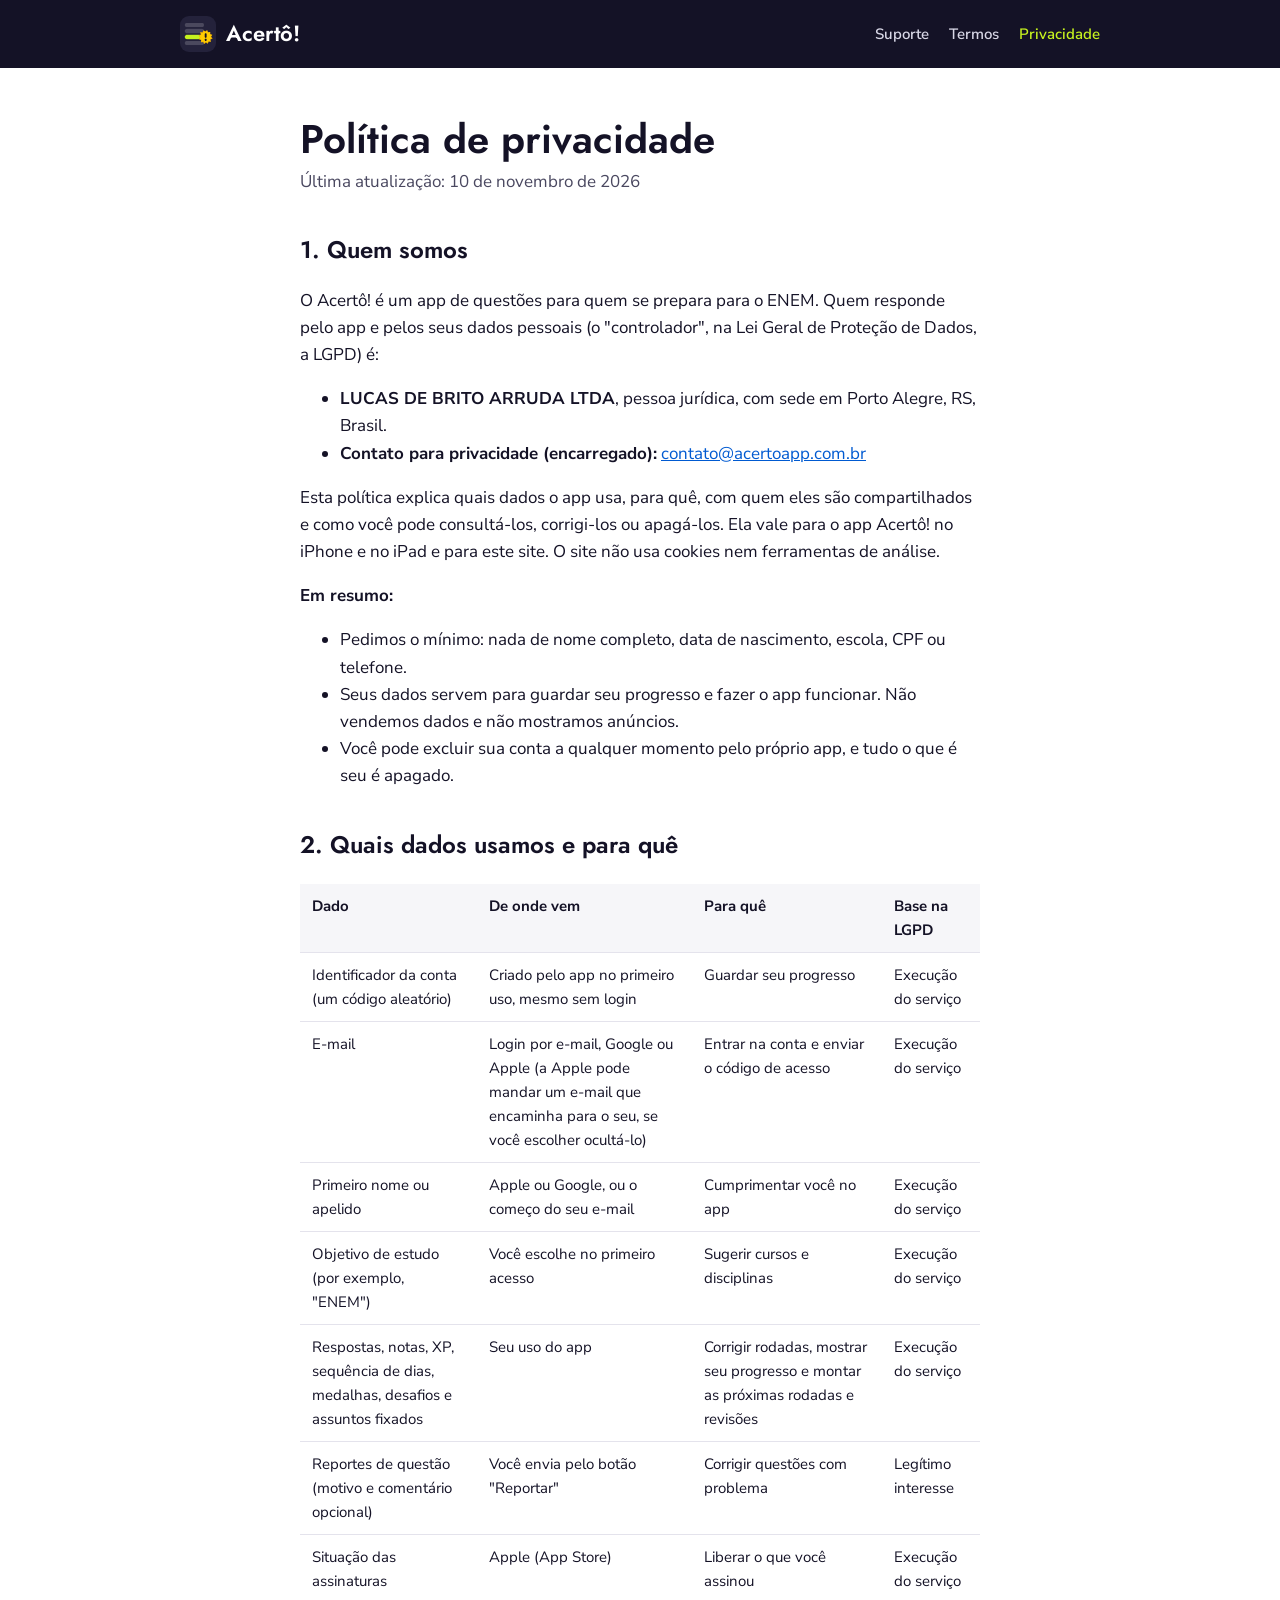
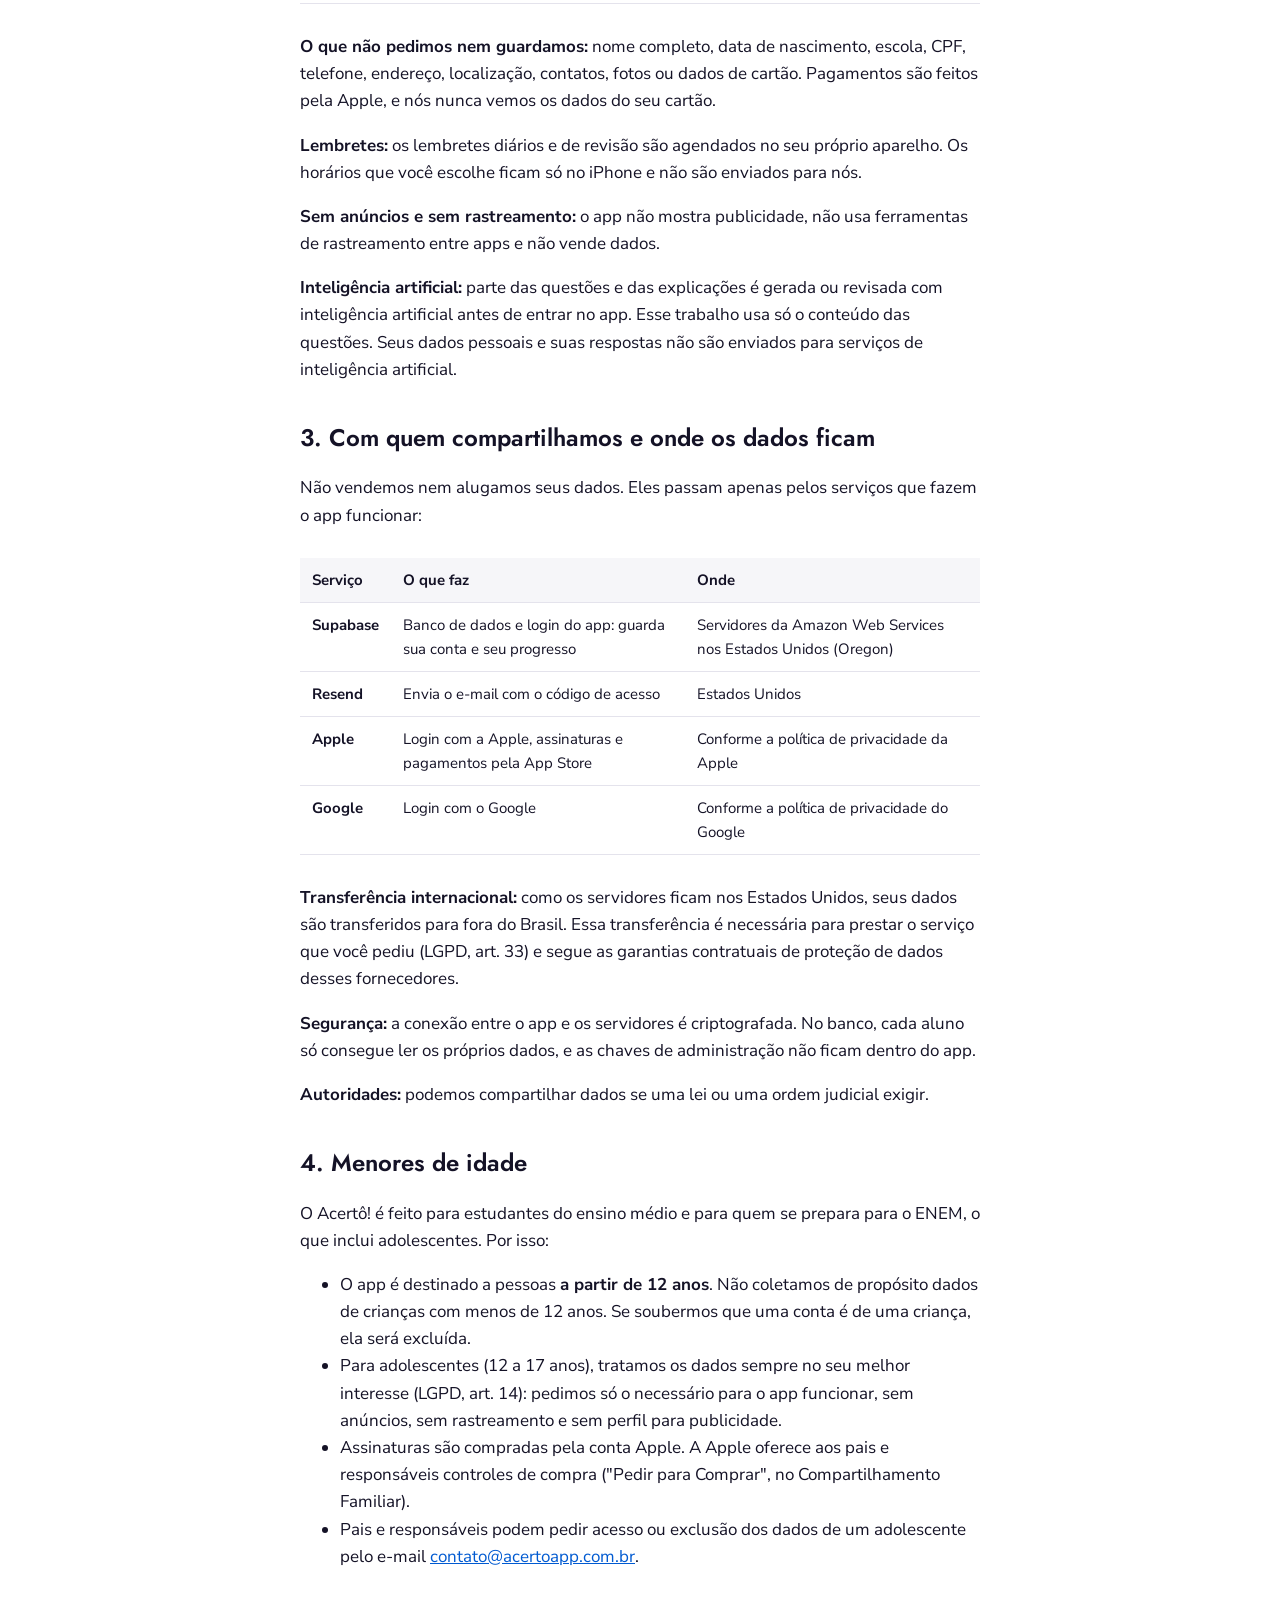
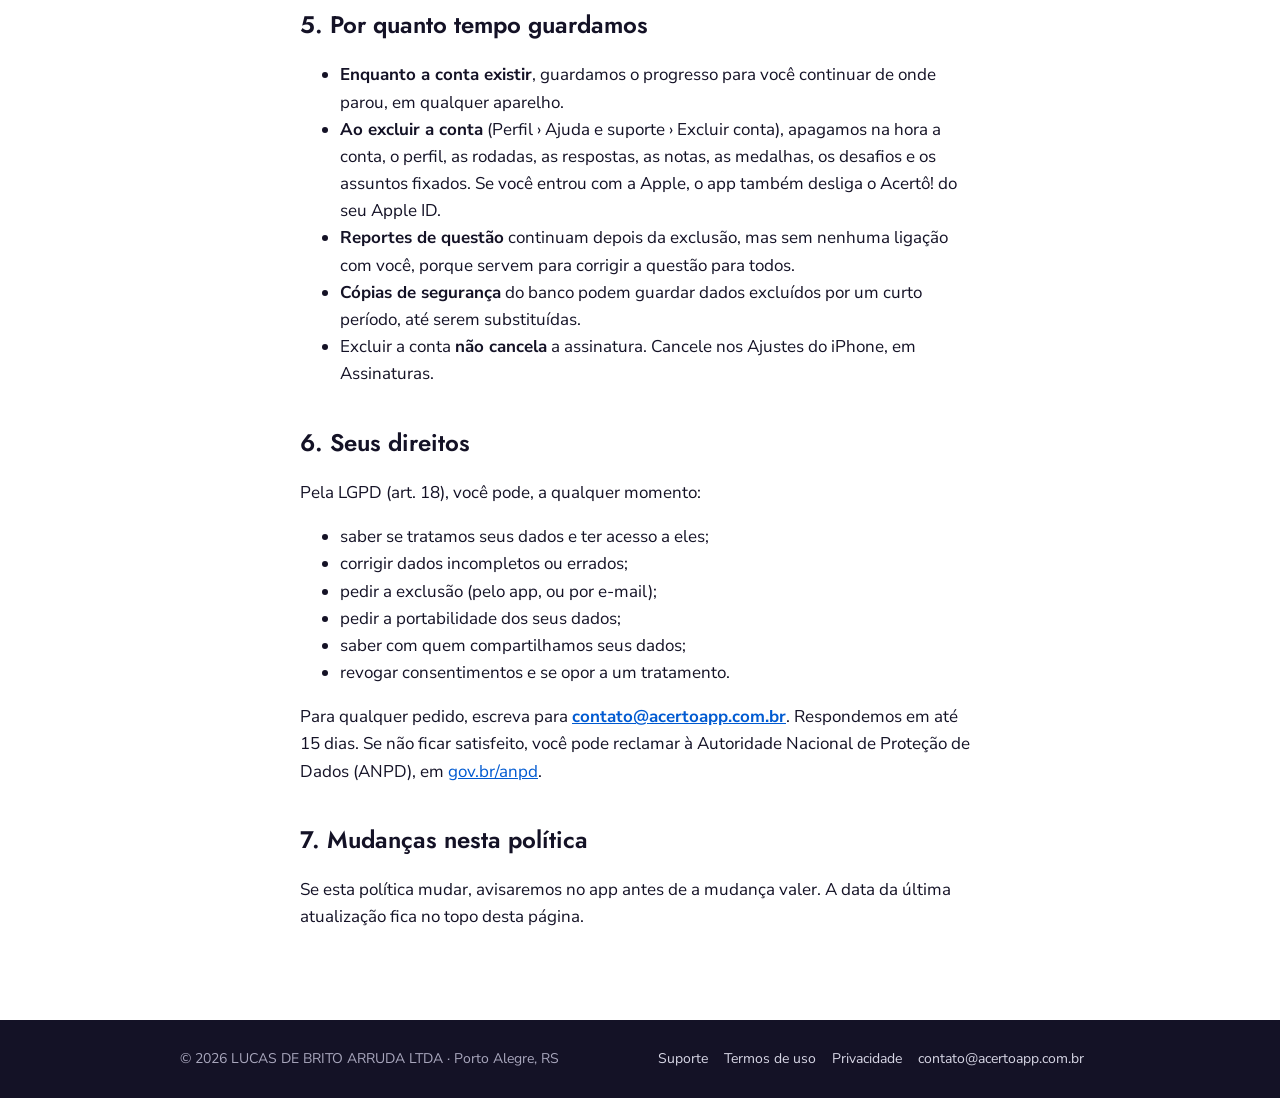
==== privacidade/index.html @ 9a689e61 "Site acertoapp.com.br" ====
<!DOCTYPE html>
<html lang="pt-BR">
<head>
<meta charset="utf-8">
<meta name="viewport" content="width=device-width, initial-scale=1">
<title>Política de privacidade · Acertô!</title>
<meta name="description" content="Como o app Acertô! usa e protege seus dados.">
<link rel="icon" type="image/png" href="/img/favicon.png">
<link rel="apple-touch-icon" href="/img/apple-touch-icon.png">
<link rel="preconnect" href="https://fonts.googleapis.com"><link rel="preconnect" href="https://fonts.gstatic.com" crossorigin><link href="https://fonts.googleapis.com/css2?family=Jost:wght@500;600&family=Nunito+Sans:wght@400;600;800&display=swap" rel="stylesheet">
<link rel="stylesheet" href="/estilo.css">
</head>
<body>
<header class="topo"><div class="wrap">
<a class="marca" href="/"><img src="/img/icone.png" alt=""><span>Acertô!</span></a>
<nav class="menu"><a href="/suporte/">Suporte</a><a href="/termos/">Termos</a><a href="/privacidade/" aria-current="page">Privacidade</a></nav>
</div></header>
<main>
<section class="pagina"><div class="wrap texto">
<h1>Política de privacidade</h1>
<p class="data">Última atualização: 10 de novembro de 2026</p>
<h2>1. Quem somos</h2>
<p>O Acertô! é um app de questões para quem se prepara para o ENEM. Quem responde pelo app e pelos seus dados pessoais (o "controlador", na Lei Geral de Proteção de Dados, a LGPD) é:</p>
<ul>
<li><strong>LUCAS DE BRITO ARRUDA LTDA</strong>, pessoa jurídica, com sede em Porto Alegre, RS, Brasil.</li>
<li><strong>Contato para privacidade (encarregado):</strong> <a href="mailto:contato@acertoapp.com.br">contato@acertoapp.com.br</a></li>
</ul>
<p>Esta política explica quais dados o app usa, para quê, com quem eles são compartilhados e como você pode consultá-los, corrigi-los ou apagá-los. Ela vale para o app Acertô! no iPhone e no iPad e para este site. O site não usa cookies nem ferramentas de análise.</p>
<p><strong>Em resumo:</strong></p>
<ul>
<li>Pedimos o mínimo: nada de nome completo, data de nascimento, escola, CPF ou telefone.</li>
<li>Seus dados servem para guardar seu progresso e fazer o app funcionar. Não vendemos dados e não mostramos anúncios.</li>
<li>Você pode excluir sua conta a qualquer momento pelo próprio app, e tudo o que é seu é apagado.</li>
</ul>
<h2>2. Quais dados usamos e para quê</h2>
<div class="tabela"><table>
<thead>
<tr>
<th>Dado</th>
<th>De onde vem</th>
<th>Para quê</th>
<th>Base na LGPD</th>
</tr>
</thead>
<tbody>
<tr>
<td>Identificador da conta (um código aleatório)</td>
<td>Criado pelo app no primeiro uso, mesmo sem login</td>
<td>Guardar seu progresso</td>
<td>Execução do serviço</td>
</tr>
<tr>
<td>E-mail</td>
<td>Login por e-mail, Google ou Apple (a Apple pode mandar um e-mail que encaminha para o seu, se você escolher ocultá-lo)</td>
<td>Entrar na conta e enviar o código de acesso</td>
<td>Execução do serviço</td>
</tr>
<tr>
<td>Primeiro nome ou apelido</td>
<td>Apple ou Google, ou o começo do seu e-mail</td>
<td>Cumprimentar você no app</td>
<td>Execução do serviço</td>
</tr>
<tr>
<td>Objetivo de estudo (por exemplo, "ENEM")</td>
<td>Você escolhe no primeiro acesso</td>
<td>Sugerir cursos e disciplinas</td>
<td>Execução do serviço</td>
</tr>
<tr>
<td>Respostas, notas, XP, sequência de dias, medalhas, desafios e assuntos fixados</td>
<td>Seu uso do app</td>
<td>Corrigir rodadas, mostrar seu progresso e montar as próximas rodadas e revisões</td>
<td>Execução do serviço</td>
</tr>
<tr>
<td>Reportes de questão (motivo e comentário opcional)</td>
<td>Você envia pelo botão "Reportar"</td>
<td>Corrigir questões com problema</td>
<td>Legítimo interesse</td>
</tr>
<tr>
<td>Situação das assinaturas</td>
<td>Apple (App Store)</td>
<td>Liberar o que você assinou</td>
<td>Execução do serviço</td>
</tr>
</tbody>
</table></div>
<p><strong>O que não pedimos nem guardamos:</strong> nome completo, data de nascimento, escola, CPF, telefone, endereço, localização, contatos, fotos ou dados de cartão. Pagamentos são feitos pela Apple, e nós nunca vemos os dados do seu cartão.</p>
<p><strong>Lembretes:</strong> os lembretes diários e de revisão são agendados no seu próprio aparelho. Os horários que você escolhe ficam só no iPhone e não são enviados para nós.</p>
<p><strong>Sem anúncios e sem rastreamento:</strong> o app não mostra publicidade, não usa ferramentas de rastreamento entre apps e não vende dados.</p>
<p><strong>Inteligência artificial:</strong> parte das questões e das explicações é gerada ou revisada com inteligência artificial antes de entrar no app. Esse trabalho usa só o conteúdo das questões. Seus dados pessoais e suas respostas não são enviados para serviços de inteligência artificial.</p>
<h2>3. Com quem compartilhamos e onde os dados ficam</h2>
<p>Não vendemos nem alugamos seus dados. Eles passam apenas pelos serviços que fazem o app funcionar:</p>
<div class="tabela"><table>
<thead>
<tr>
<th>Serviço</th>
<th>O que faz</th>
<th>Onde</th>
</tr>
</thead>
<tbody>
<tr>
<td><strong>Supabase</strong></td>
<td>Banco de dados e login do app: guarda sua conta e seu progresso</td>
<td>Servidores da Amazon Web Services nos Estados Unidos (Oregon)</td>
</tr>
<tr>
<td><strong>Resend</strong></td>
<td>Envia o e-mail com o código de acesso</td>
<td>Estados Unidos</td>
</tr>
<tr>
<td><strong>Apple</strong></td>
<td>Login com a Apple, assinaturas e pagamentos pela App Store</td>
<td>Conforme a política de privacidade da Apple</td>
</tr>
<tr>
<td><strong>Google</strong></td>
<td>Login com o Google</td>
<td>Conforme a política de privacidade do Google</td>
</tr>
</tbody>
</table></div>
<p><strong>Transferência internacional:</strong> como os servidores ficam nos Estados Unidos, seus dados são transferidos para fora do Brasil. Essa transferência é necessária para prestar o serviço que você pediu (LGPD, art. 33) e segue as garantias contratuais de proteção de dados desses fornecedores.</p>
<p><strong>Segurança:</strong> a conexão entre o app e os servidores é criptografada. No banco, cada aluno só consegue ler os próprios dados, e as chaves de administração não ficam dentro do app.</p>
<p><strong>Autoridades:</strong> podemos compartilhar dados se uma lei ou uma ordem judicial exigir.</p>
<h2>4. Menores de idade</h2>
<p>O Acertô! é feito para estudantes do ensino médio e para quem se prepara para o ENEM, o que inclui adolescentes. Por isso:</p>
<ul>
<li>O app é destinado a pessoas <strong>a partir de 12 anos</strong>. Não coletamos de propósito dados de crianças com menos de 12 anos. Se soubermos que uma conta é de uma criança, ela será excluída.</li>
<li>Para adolescentes (12 a 17 anos), tratamos os dados sempre no seu melhor interesse (LGPD, art. 14): pedimos só o necessário para o app funcionar, sem anúncios, sem rastreamento e sem perfil para publicidade.</li>
<li>Assinaturas são compradas pela conta Apple. A Apple oferece aos pais e responsáveis controles de compra ("Pedir para Comprar", no Compartilhamento Familiar).</li>
<li>Pais e responsáveis podem pedir acesso ou exclusão dos dados de um adolescente pelo e-mail <a href="mailto:contato@acertoapp.com.br">contato@acertoapp.com.br</a>.</li>
</ul>
<h2>5. Por quanto tempo guardamos</h2>
<ul>
<li><strong>Enquanto a conta existir</strong>, guardamos o progresso para você continuar de onde parou, em qualquer aparelho.</li>
<li><strong>Ao excluir a conta</strong> (Perfil › Ajuda e suporte › Excluir conta), apagamos na hora a conta, o perfil, as rodadas, as respostas, as notas, as medalhas, os desafios e os assuntos fixados. Se você entrou com a Apple, o app também desliga o Acertô! do seu Apple ID.</li>
<li><strong>Reportes de questão</strong> continuam depois da exclusão, mas sem nenhuma ligação com você, porque servem para corrigir a questão para todos.</li>
<li><strong>Cópias de segurança</strong> do banco podem guardar dados excluídos por um curto período, até serem substituídas.</li>
<li>Excluir a conta <strong>não cancela</strong> a assinatura. Cancele nos Ajustes do iPhone, em Assinaturas.</li>
</ul>
<h2>6. Seus direitos</h2>
<p>Pela LGPD (art. 18), você pode, a qualquer momento:</p>
<ul>
<li>saber se tratamos seus dados e ter acesso a eles;</li>
<li>corrigir dados incompletos ou errados;</li>
<li>pedir a exclusão (pelo app, ou por e-mail);</li>
<li>pedir a portabilidade dos seus dados;</li>
<li>saber com quem compartilhamos seus dados;</li>
<li>revogar consentimentos e se opor a um tratamento.</li>
</ul>
<p>Para qualquer pedido, escreva para <strong><a href="mailto:contato@acertoapp.com.br">contato@acertoapp.com.br</a></strong>. Respondemos em até 15 dias. Se não ficar satisfeito, você pode reclamar à Autoridade Nacional de Proteção de Dados (ANPD), em <a href="https://www.gov.br/anpd">gov.br/anpd</a>.</p>
<h2>7. Mudanças nesta política</h2>
<p>Se esta política mudar, avisaremos no app antes de a mudança valer. A data da última atualização fica no topo desta página.</p>
</div></section>
</main>
<footer class="rodape"><div class="wrap">
<div>© 2026 LUCAS DE BRITO ARRUDA LTDA · Porto Alegre, RS</div>
<div><a href="/suporte/">Suporte</a><a href="/termos/">Termos de uso</a><a href="/privacidade/">Privacidade</a><a href="mailto:contato@acertoapp.com.br">contato@acertoapp.com.br</a></div>
</div></footer>
</body>
</html>
---- estilo.css ----
:root {
  --navy: #141226;
  --navy-2: #24223d;
  --blue: #005ad1;
  --lime: #c6f21f;
  --yellow: #ffc700;
  --ink: #141226;
  --ink-2: #4a4860;
  --line: #e4e3ec;
  --bg: #ffffff;
  --bg-2: #f6f6f9;
  --display: "Jost", "Futura", system-ui, sans-serif;
  --body: "Nunito Sans", system-ui, -apple-system, sans-serif;
}

* { box-sizing: border-box; }
html { -webkit-text-size-adjust: 100%; }
body {
  margin: 0;
  font-family: var(--body);
  font-size: 17px;
  line-height: 1.6;
  color: var(--ink);
  background: var(--bg);
}
a { color: var(--blue); }
img { max-width: 100%; display: block; }

.wrap { max-width: 960px; margin: 0 auto; padding: 0 20px; }
.texto { max-width: 720px; }

/* Topo */
.topo { background: var(--navy); color: #fff; }
.topo .wrap { display: flex; align-items: center; justify-content: space-between; gap: 16px; height: 68px; }
.marca { display: flex; align-items: center; gap: 10px; color: #fff; text-decoration: none; font-family: var(--display); font-weight: 600; font-size: 22px; }
.marca img { width: 36px; height: 36px; border-radius: 9px; }
.menu { display: flex; gap: 20px; }
.menu a { color: #d8d7e6; text-decoration: none; font-weight: 600; font-size: 15px; }
.menu a:hover, .menu a[aria-current] { color: var(--lime); }

/* Capa */
.capa { background: var(--navy); color: #fff; padding: 56px 0 72px; }
.capa .wrap { display: grid; grid-template-columns: 1.3fr 1fr; gap: 40px; align-items: center; }
.capa h1 { font-family: var(--display); font-weight: 600; font-size: 52px; line-height: 1.08; margin: 0 0 18px; letter-spacing: -0.5px; }
.capa h1 em { font-style: normal; color: var(--lime); }
.capa p { color: #d8d7e6; font-size: 19px; margin: 0 0 28px; }
.capa .icone { width: 100%; max-width: 300px; justify-self: center; border-radius: 22%; box-shadow: 0 24px 60px rgba(0,0,0,.45); }
.selo { display: inline-block; background: var(--lime); color: var(--navy); font-weight: 800; padding: 12px 22px; border-radius: 999px; text-decoration: none; }

/* Recursos */
.recursos { padding: 64px 0; }
.recursos h2, .pagina h1 { font-family: var(--display); font-weight: 600; }
.recursos h2 { font-size: 32px; margin: 0 0 28px; }
.grade { display: grid; grid-template-columns: repeat(3, 1fr); gap: 20px; }
.cartao { background: var(--bg-2); border-radius: 16px; padding: 22px; }
.cartao h3 { font-family: var(--display); font-weight: 600; font-size: 20px; margin: 0 0 6px; }
.cartao p { margin: 0; color: var(--ink-2); font-size: 16px; }
.barra { width: 40px; height: 8px; border-radius: 4px; background: var(--lime); margin-bottom: 14px; }

/* Páginas de texto */
.pagina { padding: 48px 0 72px; }
.pagina h1 { font-size: 40px; line-height: 1.15; margin: 0 0 6px; }
.pagina h2 { font-family: var(--display); font-weight: 600; font-size: 24px; margin: 36px 0 8px; }
.pagina h3 { font-size: 18px; margin: 24px 0 4px; }
.data { color: var(--ink-2); margin: 0 0 28px; }
.pagina table { width: 100%; border-collapse: collapse; font-size: 15px; margin: 12px 0; }
.pagina th, .pagina td { text-align: left; vertical-align: top; padding: 10px 12px; border-bottom: 1px solid var(--line); }
.pagina th { background: var(--bg-2); }
.tabela { overflow-x: auto; }
.destaque { background: var(--bg-2); border-left: 4px solid var(--lime); padding: 14px 18px; border-radius: 8px; margin: 16px 0; }
.contato-grande { font-family: var(--display); font-size: 24px; font-weight: 600; }

/* Rodapé */
.rodape { background: var(--navy); color: #a9a7bd; font-size: 14px; padding: 28px 0; }
.rodape .wrap { display: flex; flex-wrap: wrap; justify-content: space-between; gap: 12px; }
.rodape a { color: #d8d7e6; text-decoration: none; margin-right: 16px; }
.rodape a:hover { color: var(--lime); }

@media (max-width: 720px) {
  body { font-size: 16px; }
  .capa { padding: 36px 0 48px; }
  .capa .wrap { grid-template-columns: 1fr; }
  .capa .icone { max-width: 160px; justify-self: start; order: -1; }
  .capa h1 { font-size: 36px; }
  .grade { grid-template-columns: 1fr; }
  .menu { gap: 14px; }
  .menu a { font-size: 14px; }
  .marca span { display: none; }
  .pagina h1 { font-size: 30px; }
}
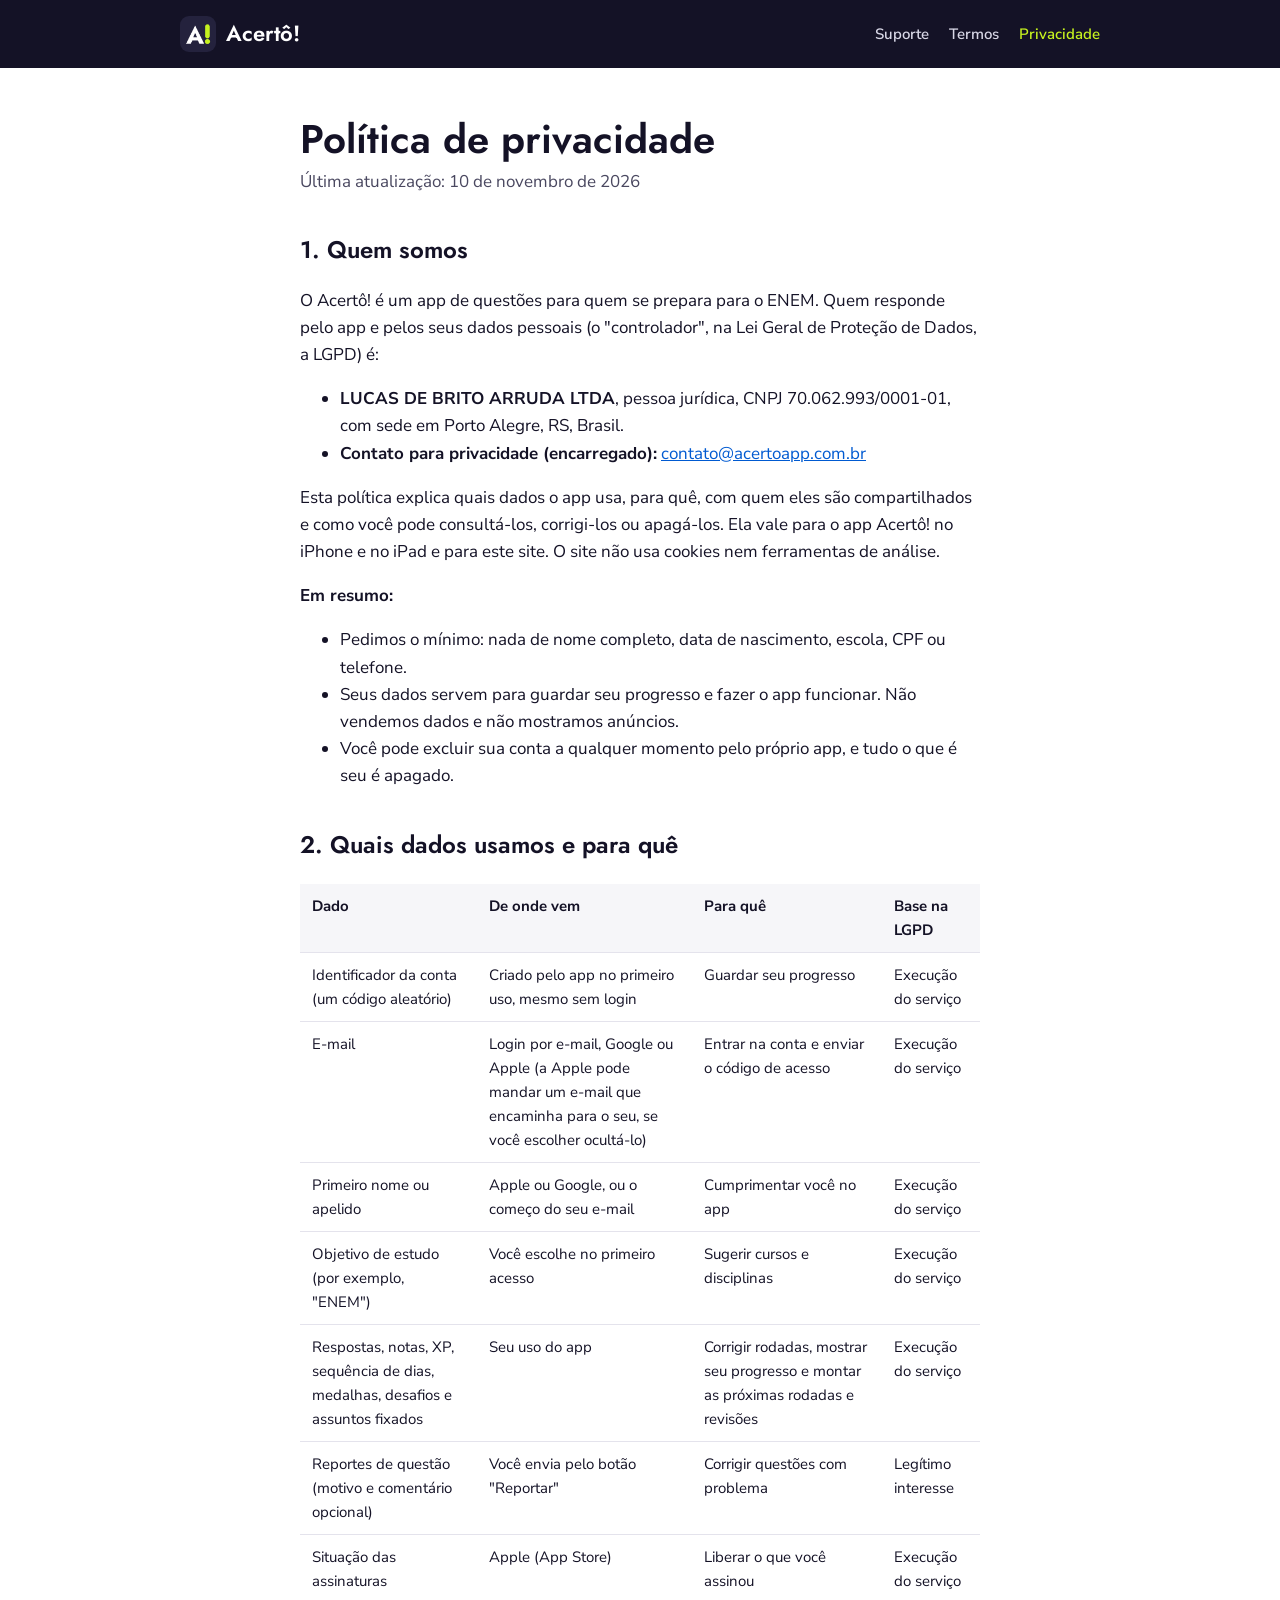
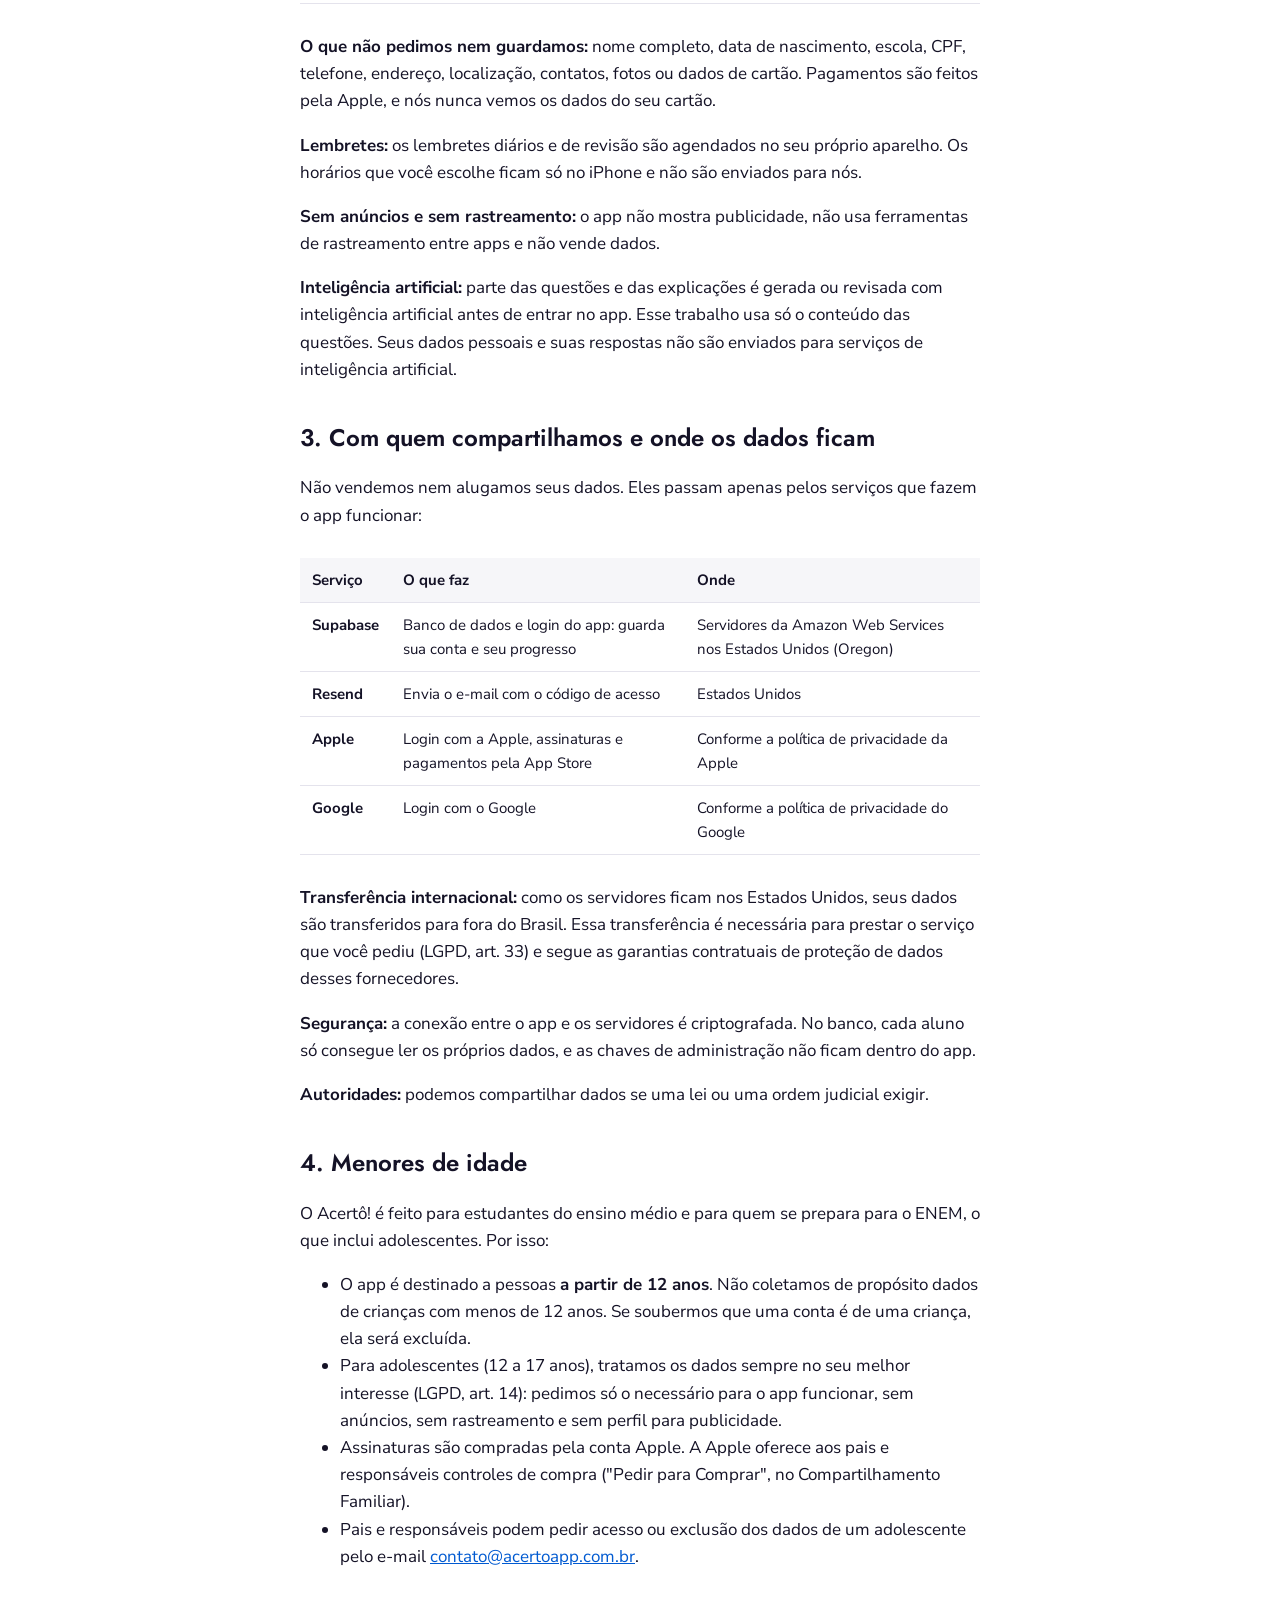
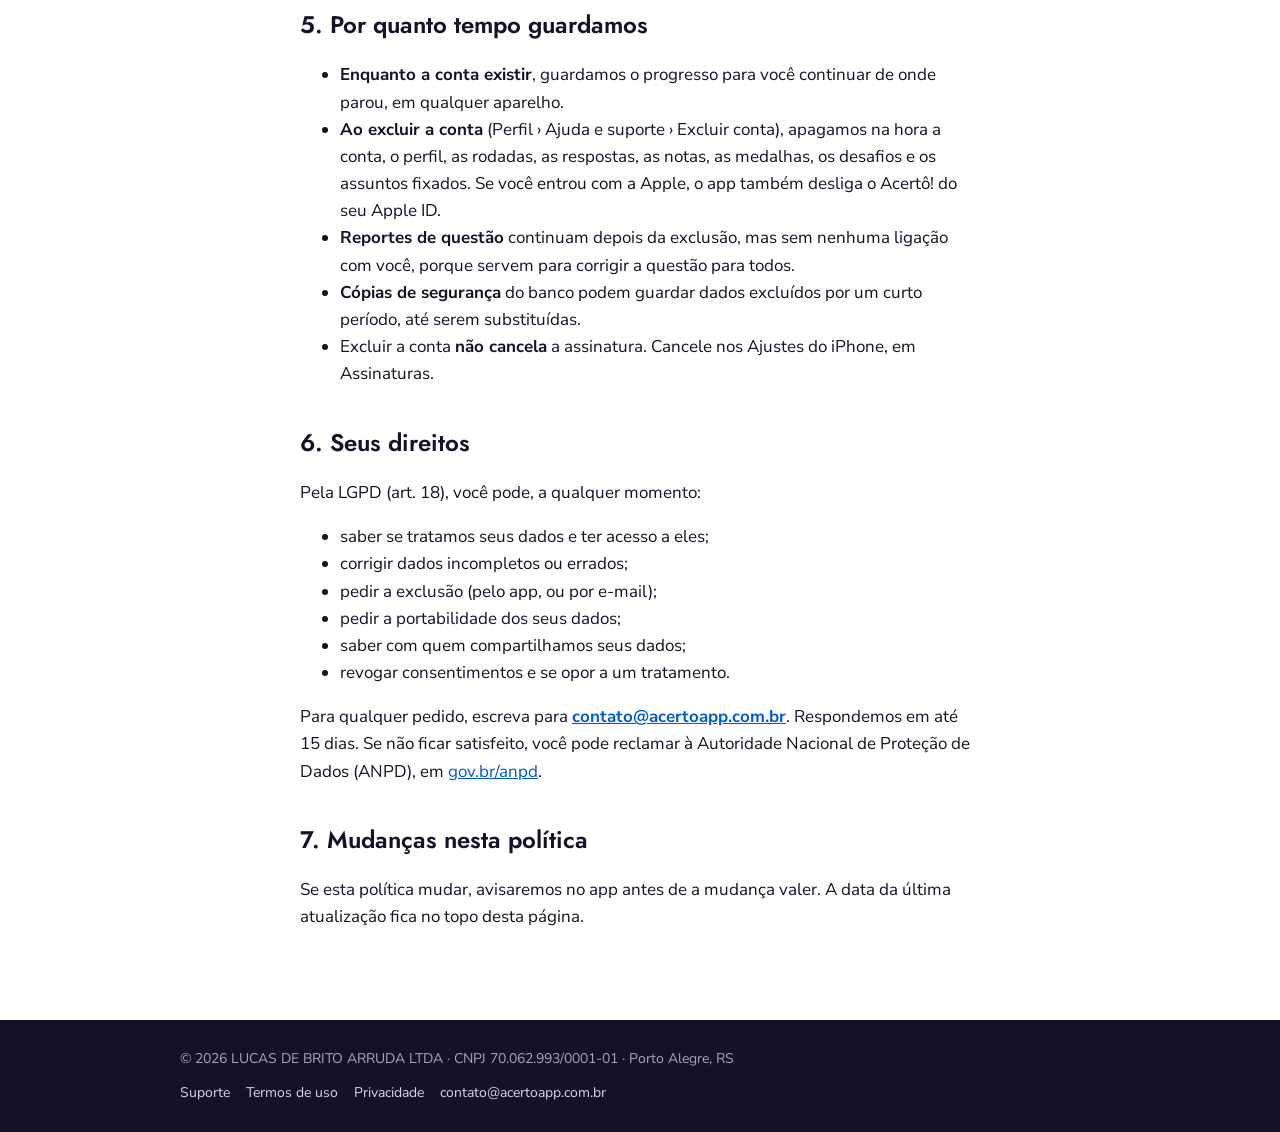
==== commit b8d3829d: "CNPJ no site" ====
--- a/privacidade/index.html
+++ b/privacidade/index.html
@@ -22,7 +22,7 @@
 <h2>1. Quem somos</h2>
 <p>O Acertô! é um app de questões para quem se prepara para o ENEM. Quem responde pelo app e pelos seus dados pessoais (o "controlador", na Lei Geral de Proteção de Dados, a LGPD) é:</p>
 <ul>
-<li><strong>LUCAS DE BRITO ARRUDA LTDA</strong>, pessoa jurídica, com sede em Porto Alegre, RS, Brasil.</li>
+<li><strong>LUCAS DE BRITO ARRUDA LTDA</strong>, pessoa jurídica, CNPJ 70.062.993/0001-01, com sede em Porto Alegre, RS, Brasil.</li>
 <li><strong>Contato para privacidade (encarregado):</strong> <a href="mailto:contato@acertoapp.com.br">contato@acertoapp.com.br</a></li>
 </ul>
 <p>Esta política explica quais dados o app usa, para quê, com quem eles são compartilhados e como você pode consultá-los, corrigi-los ou apagá-los. Ela vale para o app Acertô! no iPhone e no iPad e para este site. O site não usa cookies nem ferramentas de análise.</p>
@@ -159,7 +159,7 @@
 </div></section>
 </main>
 <footer class="rodape"><div class="wrap">
-<div>© 2026 LUCAS DE BRITO ARRUDA LTDA · Porto Alegre, RS</div>
+<div>© 2026 LUCAS DE BRITO ARRUDA LTDA · CNPJ 70.062.993/0001-01 · Porto Alegre, RS</div>
 <div><a href="/suporte/">Suporte</a><a href="/termos/">Termos de uso</a><a href="/privacidade/">Privacidade</a><a href="mailto:contato@acertoapp.com.br">contato@acertoapp.com.br</a></div>
 </div></footer>
 </body>
